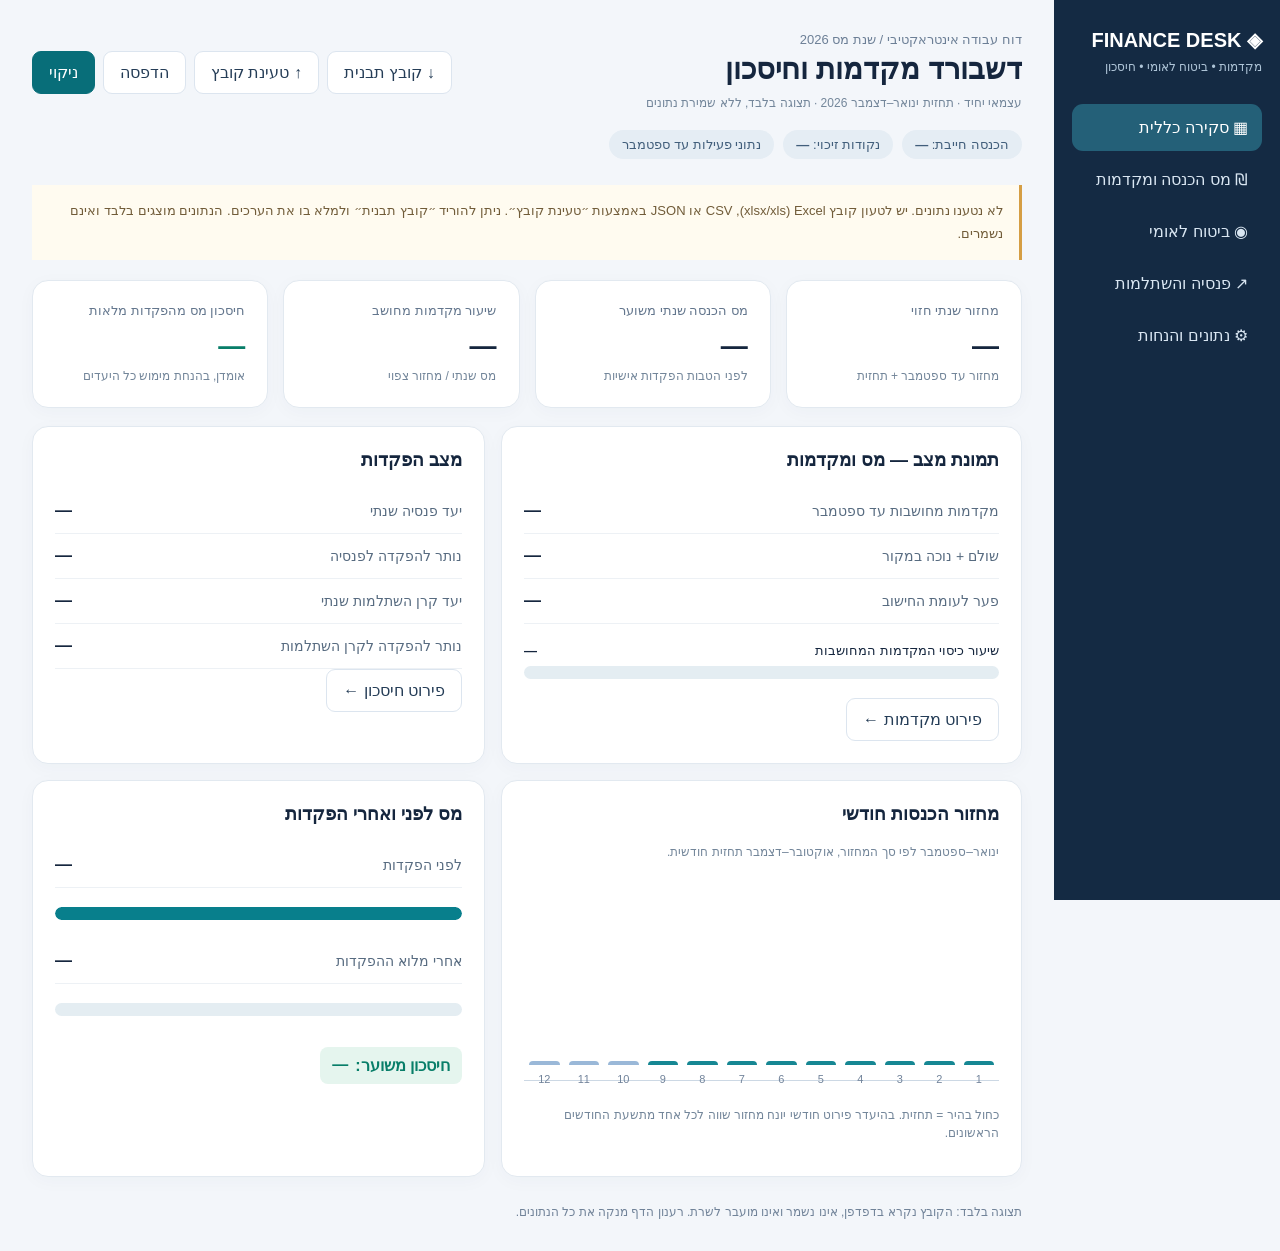
==== index.html @ 73586eb6 "Rename dashboard page to index.html so Vercel serves it at / Co-Authored-By: Claude Opus 5.5 <norepl" ====
<!doctype html>
<html lang="he" dir="rtl">
  <head>
    <meta charset="utf-8" />
    <meta name="viewport" content="width=device-width,initial-scale=1" />
    <title>דשבורד מקדמות וחיסכון | 2026</title>
    <link rel="stylesheet" href="Finance-Dashboard-2026-Share.css" />
  </head>
  <body>
    <aside>
      <div class="logo">◈ FINANCE DESK</div>
      <div class="subtitle">מקדמות • ביטוח לאומי • חיסכון</div>
      <button class="nav active" data-tab="overview">▦ סקירה כללית</button
      ><button class="nav" data-tab="income">₪ מס הכנסה ומקדמות</button
      ><button class="nav" data-tab="social">◉ ביטוח לאומי</button
      ><button class="nav" data-tab="savings">↗ פנסיה והשתלמות</button
      ><button class="nav" data-tab="settings">⚙ נתונים והנחות</button>
    </aside>
    <main>
      <div class="top">
        <div>
          <div class="eyebrow">דוח עבודה אינטראקטיבי / שנת מס 2026</div>
          <h1>דשבורד מקדמות וחיסכון</h1>
          <div class="small">
            עצמאי יחיד · תחזית ינואר–דצמבר 2026 · תצוגה בלבד, ללא שמירת נתונים
          </div>
        </div>
        <div class="actions">
          <button class="btn" id="export">↓ קובץ תבנית</button
          ><button class="btn" id="importBtn">↑ טעינת קובץ</button
          ><input
            type="file"
            id="importFile"
            class="fileinput"
            accept=".xlsx,.xls,.csv,.json"
          /><button class="btn" id="print">הדפסה</button
          ><button class="btn primary" id="reset">ניקוי</button>
        </div>
      </div>
      <div class="chips">
        <span class="chip">הכנסה חייבת: <b id="chipProfit"></b></span
        ><span class="chip">נקודות זיכוי: <b id="chipCredits"></b></span
        ><span class="chip">נתוני פעילות עד ספטמבר</span>
      </div>
      <div class="notice" id="emptyState">
        לא נטענו נתונים. יש לטעון קובץ Excel ‏(xlsx/xls), CSV או JSON באמצעות ״טעינת קובץ״. ניתן להוריד
        ״קובץ תבנית״ ולמלא בו את הערכים. הנתונים מוצגים בלבד ואינם נשמרים.
      </div>
      <section id="overview" class="tab">
        <div class="kpis">
          <div class="card kpi">
            <div class="label">מחזור שנתי חזוי</div>
            <div class="value" id="revenue"></div>
            <div class="small">מחזור עד ספטמבר + תחזית</div>
          </div>
          <div class="card kpi">
            <div class="label">מס הכנסה שנתי משוער</div>
            <div class="value" id="incomeTax"></div>
            <div class="small">לפני הטבות הפקדות אישיות</div>
          </div>
          <div class="card kpi">
            <div class="label">שיעור מקדמות מחושב</div>
            <div class="value" id="advanceRate"></div>
            <div class="small">מס שנתי / מחזור צפוי</div>
          </div>
          <div class="card kpi">
            <div class="label">חיסכון מס מהפקדות מלאות</div>
            <div class="value positive" id="totalSaving"></div>
            <div class="small">אומדן, בהנחת מימוש כל היעדים</div>
          </div>
        </div>
        <div class="grid">
          <div class="card">
            <div class="section-title">תמונת מצב — מס ומקדמות</div>
            <div class="metric">
              <span>מקדמות מחושבות עד ספטמבר</span><b id="advanceTarget"></b>
            </div>
            <div class="metric">
              <span>שולם + נוכה במקור</span><b id="advancePaid"></b>
            </div>
            <div class="metric">
              <span>פער לעומת החישוב</span><b id="advanceGap"></b>
            </div>
            <div class="bar-wrap">
              <div class="bar-caption">
                <span>שיעור כיסוי המקדמות המחושבות</span
                ><b id="advanceCoverage"></b>
              </div>
              <div class="bar"><div id="advanceBar"></div></div>
            </div>
            <button class="btn" data-goto="income">פירוט מקדמות ←</button>
          </div>
          <div class="card">
            <div class="section-title">מצב הפקדות</div>
            <div class="metric">
              <span>יעד פנסיה שנתי</span><b id="pensionGoal"></b>
            </div>
            <div class="metric">
              <span>נותר להפקדה לפנסיה</span><b id="pensionRemain"></b>
            </div>
            <div class="metric">
              <span>יעד קרן השתלמות שנתי</span><b id="studyGoal"></b>
            </div>
            <div class="metric">
              <span>נותר להפקדה לקרן השתלמות</span><b id="studyRemain"></b>
            </div>
            <button class="btn" data-goto="savings">פירוט חיסכון ←</button>
          </div>
          <div class="card">
            <div class="section-title">מחזור הכנסות חודשי</div>
            <div class="small">
              ינואר–ספטמבר לפי סך המחזור, אוקטובר–דצמבר תחזית חודשית.
            </div>
            <div class="chart" id="revenueChart"></div>
            <p class="small chart-note">
              כחול בהיר = תחזית. בהיעדר פירוט חודשי יונח מחזור שווה לכל אחד
              מתשעת החודשים הראשונים.
            </p>
          </div>
          <div class="card">
            <div class="section-title">מס לפני ואחרי הפקדות</div>
            <div class="metric">
              <span>לפני הפקדות</span><b id="taxBefore"></b>
            </div>
            <div class="bar-wrap">
              <div class="bar"><div class="bar-fill-full"></div></div>
            </div>
            <div class="metric">
              <span>אחרי מלוא ההפקדות</span><b id="taxAfter"></b>
            </div>
            <div class="bar-wrap">
              <div class="bar alt"><div id="taxAfterBar"></div></div>
            </div>
            <div class="result-pill">
              חיסכון משוער: <span id="savingRepeat"></span>
            </div>
          </div>
        </div>
      </section>
      <section id="income" class="tab hidden">
        <div class="grid">
          <div class="card">
            <h2 class="section-title">מקדמות מס הכנסה</h2>
            <div>
              <div class="metric"><span>מקדמות ששולמו עד ספטמבר</span><b id="taxPaid"></b></div>
              <div class="metric"><span>ניכוי מס במקור עד ספטמבר</span><b id="withheld"></b></div>
            </div>
            <div class="metric">
              <span>אחוז מחושב מהמחזור</span><b id="taxRate2"></b>
            </div>
            <div class="metric">
              <span>מקדמות מחושבות עד ספטמבר</span><b id="taxTarget2"></b>
            </div>
            <div class="metric">
              <span>פער שנותר לעומת האומדן</span><b id="taxGap2"></b>
            </div>
            <div class="notice">
              השיעור המוצג הוא שיעור מומלץ לפי תחזית, ולא שיעור המקדמות הרשמי
              שנקבע לעסק. הפער אינו חוב למס הכנסה ואינו כולל הפרשי הצמדה או
              קנסות.
            </div>
          </div>
          <div class="card">
            <h2 class="section-title">איך חישבנו?</h2>
            <div class="metric">
              <span>מחזור חזוי שנתי</span><b id="annualRev2"></b>
            </div>
            <div class="metric">
              <span>הכנסה חייבת לפני ניכויים אישיים</span><b id="profit2"></b>
            </div>
            <div class="metric">
              <span>אומדן מס שנתי</span><b id="tax2"></b>
            </div>
            <div class="metric">
              <span>מחזור שהופק עד ספטמבר</span><b id="rev9"></b>
            </div>
            <p class="small">
              הנחות הבסיס מוצגות בלשונית נתונים והנחות, כפי שנטענו מהקובץ. המס
              השנתי נלקח מהקובץ ואינו מחושב מחדש מתוך הרווח.
            </p>
          </div>
        </div>
      </section>
      <section id="social" class="tab hidden">
        <div class="grid">
          <div class="card">
            <h2 class="section-title">ביטוח לאומי ובריאות</h2>
            <div class="metric">
              <span>הכנסה חודשית משוערת לפני תקרה</span><b id="niBase"></b>
            </div>
            <div class="metric">
              <span>בסיס לחיוב, עד תקרה</span><b id="niCapped"></b>
            </div>
            <div class="metric">
              <span>מקדמה חודשית משוערת</span><b id="niMonthly"></b>
            </div>
            <div class="metric">
              <span>חיוב משוער ינואר–ספטמבר</span><b id="niTarget"></b>
            </div>
            <div class="metric">
              <span>פער לעומת תשלומים בפועל</span><b id="niGap"></b>
            </div>
          </div>
          <div class="card">
            <h2 class="section-title">תשלומים שבוצעו</h2>
            <div class="metric"><span>ביטוח לאומי ששולם עד ספטמבר</span><b id="niPaid"></b></div>
            <div class="notice">
              זהו אומדן למעקב, לא דרישת תשלום רשמית. סכום המקדמה החודשית צריך
              להיבדק מול הודעת המקדמות והסטטוס האישי בביטוח הלאומי.
            </div>
          </div>
        </div>
      </section>
      <section id="savings" class="tab hidden">
        <div class="grid">
          <div class="card">
            <h2 class="section-title">פנסיה</h2>
            <div class="metric">
              <span>פנסיית חובה שנתית (אומדן)</span
              ><b id="pensionMandatory"></b>
            </div>
            <div class="metric">
              <span>הפקדה מומלצת לשנה</span><b id="pensionGoal2"></b>
            </div>
            <div class="metric"><span>הפקדות שבוצעו עד כה</span><b id="pensionPaid"></b></div>
            <div class="metric">
              <span>נותר להשלמת פנסיית חובה</span
              ><b id="pensionMandatoryGap"></b>
            </div>
            <div class="metric">
              <span>נותר להשלמת ההמלצה</span><b id="pensionRemaining2"></b>
            </div>
            <div class="metric">
              <span>חיסכון מס משוער בפנסיה, בהפקדה מלאה</span
              ><b id="pensionTaxSave"></b>
            </div>
          </div>
          <div class="card">
            <h2 class="section-title">קרן השתלמות</h2>
            <div class="metric">
              <span>הפקדה מומלצת לשנה</span><b id="studyGoal2"></b>
            </div>
            <div class="metric"><span>הפקדות שבוצעו עד כה</span><b id="studyPaid"></b></div>
            <div class="metric">
              <span>נותר להשלמת ההמלצה</span><b id="studyRemaining2"></b>
            </div>
            <div class="metric">
              <span>חיסכון מס משוער בהפקדה מלאה</span><b id="studyTaxSave"></b>
            </div>
            <div class="notice">
              סכומי החיסכון במס מוצגים בגין הפקדות מלאות ליעדים. הם אינם משקפים
              בהכרח את ההטבה שטרם נוצלה, והיא תלויה בהפקדות בפועל ובתנאי הזכאות.
            </div>
          </div>
        </div>
      </section>
      <section id="settings" class="tab hidden">
        <div class="card">
          <h2 class="section-title">נתוני בסיס והנחות לחישוב</h2>
          <div id="settingsFields"></div>
          <div class="notice">
            הערכים מוצגים כפי שנטענו מהקובץ. המס השנתי אינו מחושב מחדש מתוך
            הכנסה חייבת, נקודות זיכוי או תחזית מחזור, ויש לוודא שהוא מבוסס על
            חישוב מס מקצועי. המספרים הם אומדנים, ואינם שומה או הוראת תשלום.
          </div>
        </div>
      </section>
      <div class="foot">
        תצוגה בלבד: הקובץ נקרא בדפדפן, אינו נשמר ואינו מועבר לשרת. רענון הדף
        מנקה את כל הנתונים.
      </div>
    </main>
    <script src="vendor/xlsx.full.min.js" defer></script>
    <script src="Finance-Dashboard-2026-Share.js" defer></script>
  </body>
</html>
---- Finance-Dashboard-2026-Share.css ----
:root {
  font-family: Arial, "Segoe UI", sans-serif;
  color: #15263e;
  background: #f3f6fa;
  --blue: #154f76;
  --teal: #087f8c;
  --line: #dce5ef;
}
* {
  box-sizing: border-box;
}
body {
  margin: 0;
}
button,
input {
  font: inherit;
}
button {
  cursor: pointer;
}
aside {
  position: fixed;
  inset: 0 0 0 auto;
  width: 226px;
  background: #142a43;
  color: #fff;
  padding: 28px 18px;
  z-index: 2;
}
.logo {
  font-size: 20px;
  font-weight: 800;
  margin-bottom: 8px;
}
.subtitle {
  color: #aec4d7;
  font-size: 12px;
  margin-bottom: 30px;
}
.nav {
  display: block;
  padding: 14px;
  border-radius: 11px;
  margin: 5px 0;
  color: #d9e6f2;
  background: transparent;
  border: 0;
  text-align: right;
  width: 100%;
}
.nav.active,
.nav:hover {
  background: #246078;
  color: white;
}
main {
  margin-right: 226px;
  padding: 32px;
  max-width: 1660px;
}
.top {
  display: flex;
  gap: 14px;
  align-items: center;
  justify-content: space-between;
  flex-wrap: wrap;
}
.eyebrow {
  font-size: 13px;
  color: #6c7f96;
}
h1 {
  margin: 5px 0 8px;
  font-size: 29px;
}
p {
  line-height: 1.6;
}
.actions {
  display: flex;
  gap: 8px;
  flex-wrap: wrap;
}
.btn {
  padding: 11px 16px;
  background: white;
  border: 1px solid var(--line);
  border-radius: 9px;
  color: #253d57;
}
.btn.primary {
  background: #086e79;
  color: #fff;
  border-color: #086e79;
}
.chips {
  display: flex;
  gap: 9px;
  flex-wrap: wrap;
  margin: 18px 0 26px;
}
.chip {
  background: #e5edf4;
  border-radius: 100px;
  padding: 7px 13px;
  font-size: 13px;
  color: #415e7b;
}
.kpis {
  display: grid;
  grid-template-columns: repeat(4, minmax(150px, 1fr));
  gap: 15px;
}
.card {
  background: white;
  border: 1px solid #e2e9f0;
  border-radius: 16px;
  padding: 22px;
  box-shadow: 0 4px 18px #1d426508;
}
.kpi .label {
  font-size: 13px;
  color: #63768d;
}
.value {
  font-size: 27px;
  font-weight: 800;
  margin: 13px 0 5px;
  direction: ltr;
  text-align: right;
}
.small {
  font-size: 12px;
  color: #73869a;
  line-height: 1.5;
}
.positive {
  color: #087e69;
}
.negative {
  color: #bc523c;
}
.grid {
  display: grid;
  grid-template-columns: 1.15fr 1fr;
  gap: 16px;
  margin-top: 18px;
}
.section-title {
  font-size: 18px;
  font-weight: 800;
  margin: 0 0 18px;
}
.metric {
  display: flex;
  justify-content: space-between;
  align-items: center;
  border-bottom: 1px solid #edf1f5;
  padding: 12px 0;
  gap: 12px;
}
.metric:last-child {
  border: 0;
}
.metric span {
  color: #576b80;
  font-size: 14px;
}
.metric b {
  font-size: 17px;
  direction: ltr;
  white-space: nowrap;
}
.field-grid {
  display: grid;
  grid-template-columns: repeat(2, minmax(0, 1fr));
  gap: 14px;
}
.field label {
  display: block;
  font-size: 13px;
  color: #516a81;
  margin-bottom: 8px;
}
.field input {
  width: 100%;
  min-width: 0;
  border: 1px solid #cddae6;
  padding: 12px 13px;
  border-radius: 9px;
  background: #fcfdff;
  direction: ltr;
  text-align: right;
}
.field input:focus {
  outline: 2px solid #82d2d3;
}
.help {
  font-size: 12px;
  color: #758aa0;
  margin-top: 7px;
  line-height: 1.5;
}
.bar-wrap {
  margin: 19px 0;
}
.bar-caption {
  display: flex;
  justify-content: space-between;
  gap: 8px;
  font-size: 13px;
  margin-bottom: 8px;
}
.bar {
  height: 13px;
  border-radius: 9px;
  background: #e4edf2;
  overflow: hidden;
}
.bar > div {
  height: 100%;
  background: var(--teal);
  border-radius: 9px;
  transition: width 0.25s;
}
.bar.alt > div {
  background: #6d82b5;
}
.notice {
  border-right: 3px solid #d59e44;
  padding: 14px 16px;
  background: #fffbf0;
  font-size: 13px;
  line-height: 1.8;
  color: #715c39;
  margin: 20px 0;
}
.hidden {
  display: none !important;
}
.chart {
  height: 220px;
  display: flex;
  gap: 9px;
  align-items: flex-end;
  justify-content: space-around;
  padding: 22px 5px 15px;
  border-bottom: 1px solid #ccd8e4;
}
.chart-col {
  flex: 1;
  max-width: 48px;
  height: 100%;
  display: flex;
  flex-direction: column;
  justify-content: flex-end;
  align-items: center;
  position: relative;
}
.chart-stick {
  width: 100%;
  background: #168793;
  border-radius: 6px 6px 0 0;
  min-height: 2px;
}
.chart-stick.forecast {
  background: #9ab8d8;
}
.chart-label {
  position: absolute;
  top: 100%;
  margin-top: 8px;
  font-size: 11px;
  color: #71839a;
}
.result-pill {
  display: inline-flex;
  gap: 7px;
  align-items: center;
  padding: 9px 12px;
  border-radius: 8px;
  background: #e5f5ee;
  color: #087e69;
  font-weight: 700;
  margin-top: 12px;
}
.foot {
  font-size: 12px;
  color: #718399;
  margin-top: 28px;
}
.fileinput {
  display: none;
}
svg {
  max-width: 100%;
}
@media (max-width: 1130px) {
  .kpis {
    grid-template-columns: repeat(2, 1fr);
  }
  .grid {
    grid-template-columns: 1fr;
  }
}
@media (max-width: 700px) {
  aside {
    position: static;
    width: auto;
    padding: 16px;
  }
  .logo {
    font-size: 18px;
    margin: 0;
  }
  .subtitle {
    margin: 5px 0 12px;
  }
  .nav {
    display: inline-block;
    width: auto;
    padding: 9px 10px;
    font-size: 13px;
  }
  main {
    margin: 0;
    padding: 19px 14px;
  }
  .kpis {
    gap: 8px;
  }
  .card {
    padding: 16px;
  }
  .value {
    font-size: 21px;
  }
  h1 {
    font-size: 23px;
  }
  .field-grid {
    grid-template-columns: 1fr;
  }
  .top {
    align-items: flex-start;
  }
}
@media print {
  aside,
  .actions,
  .chips,
  .field input {
    display: none !important;
  }
  main {
    margin: 0;
    padding: 0;
  }
  .hidden {
    display: block !important;
  }
  .card {
    break-inside: avoid;
    box-shadow: none;
  }
  body {
    background: white;
  }
}

.chart-note {
  margin-top: 25px;
}

.spaced-field {
  margin-top: 18px;
}

.bar-fill-full {
  width: 100%;
}
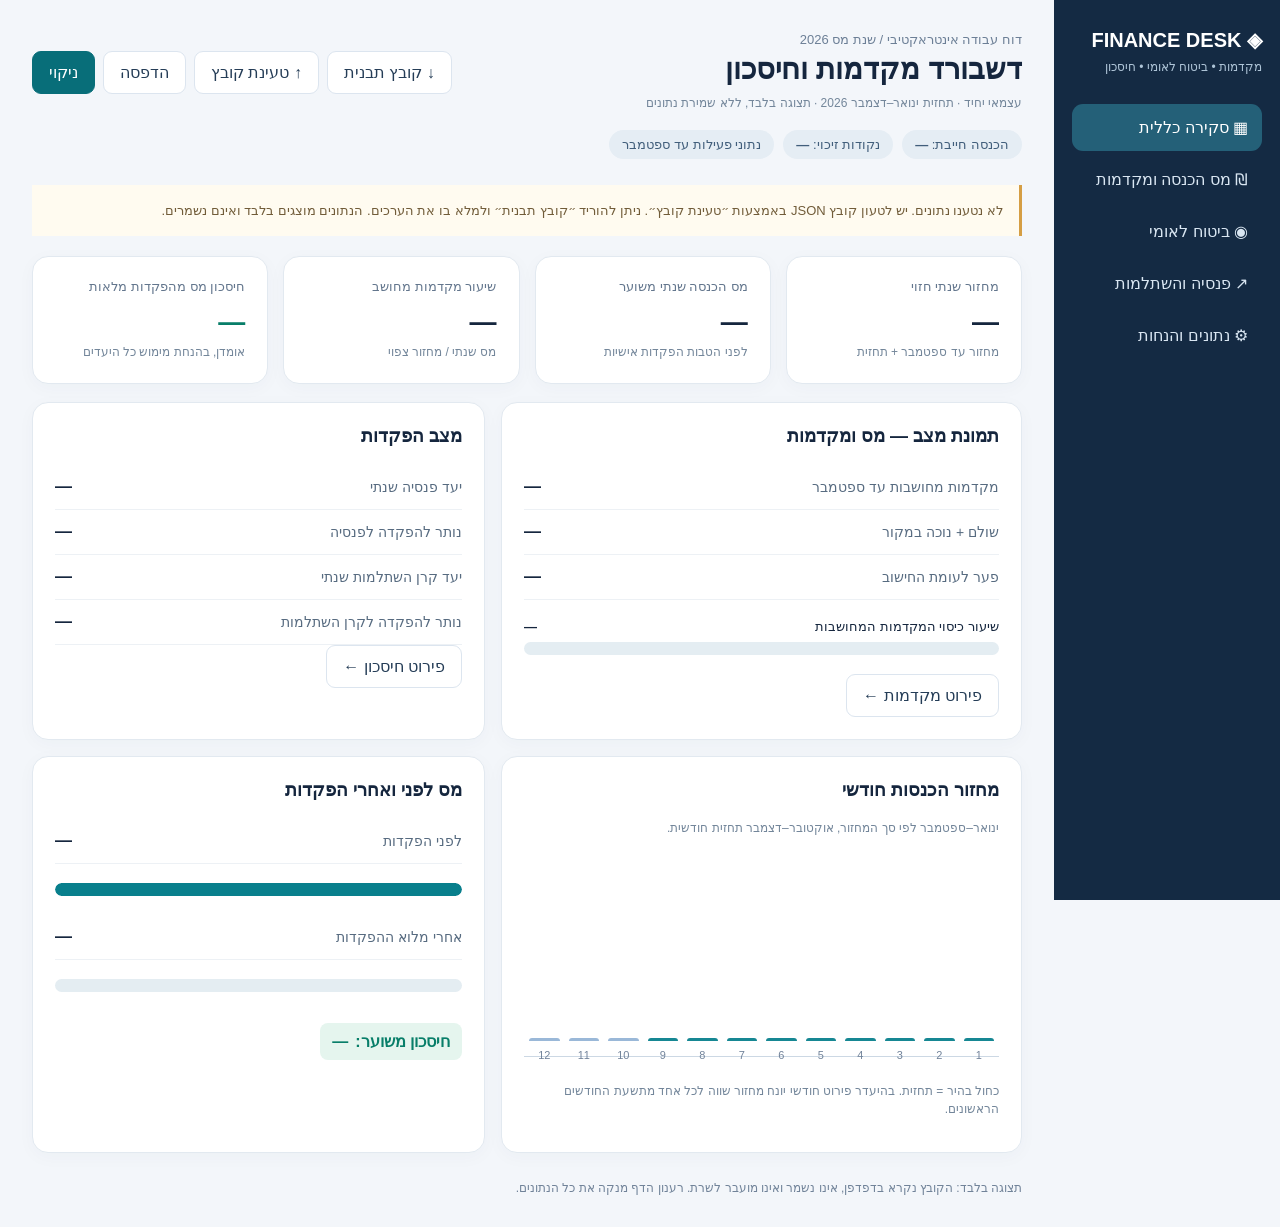
==== commit 48c54e19: "Implement code changes to enhance functionality and improve performance" ====
--- a/index.html
+++ b/index.html
@@ -32,7 +32,7 @@
             type="file"
             id="importFile"
             class="fileinput"
-            accept=".xlsx,.xls,.csv,.json"
+            accept=".json,application/json"
           /><button class="btn" id="print">הדפסה</button
           ><button class="btn primary" id="reset">ניקוי</button>
         </div>
@@ -43,7 +43,7 @@
         ><span class="chip">נתוני פעילות עד ספטמבר</span>
       </div>
       <div class="notice" id="emptyState">
-        לא נטענו נתונים. יש לטעון קובץ Excel ‏(xlsx/xls), CSV או JSON באמצעות ״טעינת קובץ״. ניתן להוריד
+        לא נטענו נתונים. יש לטעון קובץ JSON באמצעות ״טעינת קובץ״. ניתן להוריד
         ״קובץ תבנית״ ולמלא בו את הערכים. הנתונים מוצגים בלבד ואינם נשמרים.
       </div>
       <section id="overview" class="tab">
@@ -270,7 +270,6 @@
         מנקה את כל הנתונים.
       </div>
     </main>
-    <script src="vendor/xlsx.full.min.js" defer></script>
     <script src="Finance-Dashboard-2026-Share.js" defer></script>
   </body>
 </html>
